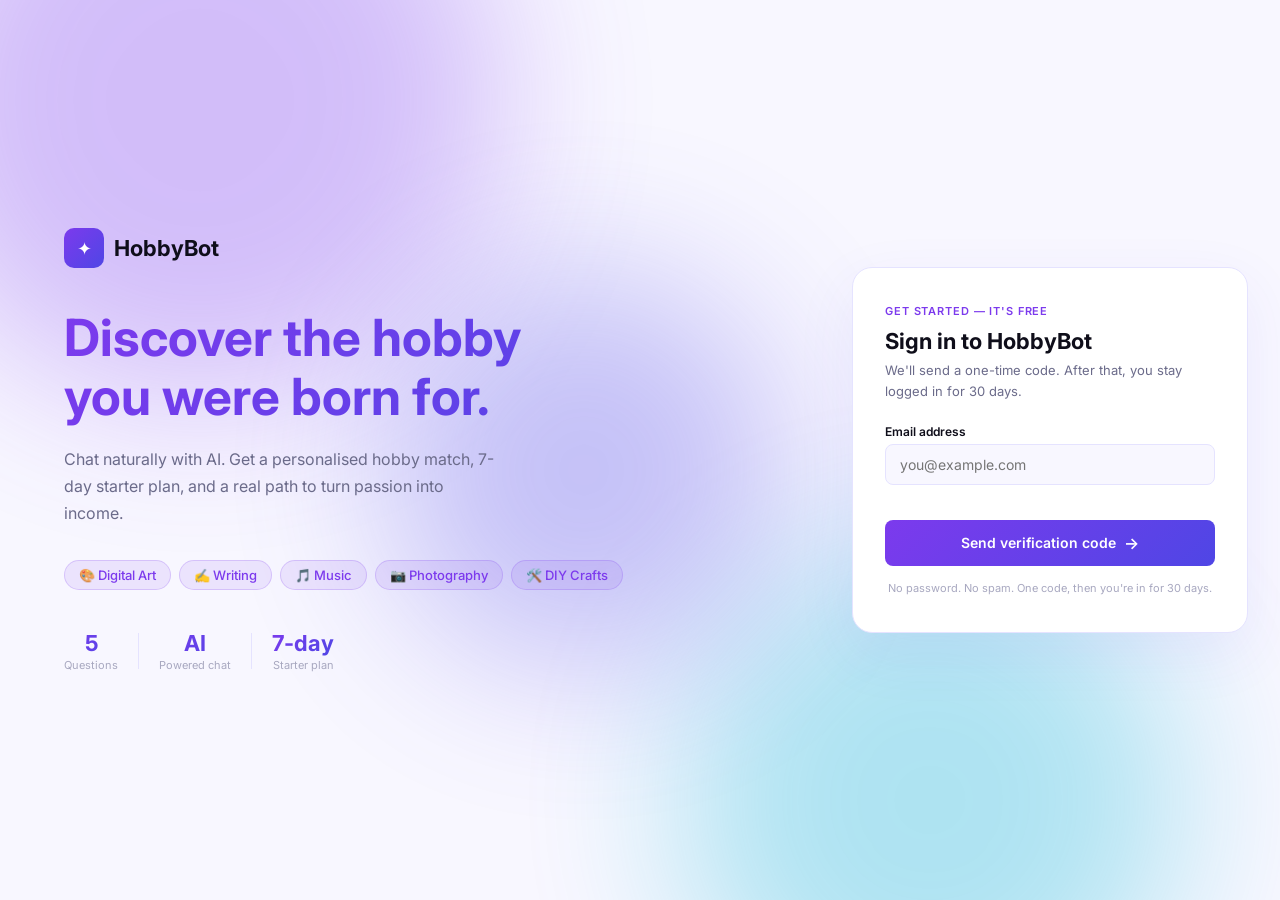
==== templates/index.html @ 15a3cf05 "Initial commit" ====
<!DOCTYPE html>
<html lang="en">
<head>
  <meta charset="UTF-8"/>
  <meta name="viewport" content="width=device-width, initial-scale=1.0"/>
  <title>HobbyBot — Find Your Perfect Hobby</title>
  <link rel="preconnect" href="https://fonts.googleapis.com"/>
  <link href="https://fonts.googleapis.com/css2?family=Inter:wght@400;500;600;700&display=swap" rel="stylesheet"/>
  <link rel="stylesheet" href="/static/style.css"/>
  <style id="print-styles">
    @media print {
      .sidebar,.chat-bar,.opts-tray,.input-dock,.login-page,
      .modal-bg,#toast,.bar-actions{display:none!important}
      .app{display:block!important}
      .main-panel,.chat-view,.msgs{display:block!important;overflow:visible!important;height:auto!important}
      body{height:auto!important;overflow:visible!important;background:#fff!important;color:#000!important}
      .bubble{background:#f5f5f5!important;border:1px solid #ddd!important;color:#000!important;page-break-inside:avoid;margin-bottom:8px}
      .msg.u .bubble{background:#e8e4ff!important;color:#000!important}
      .av{display:none!important}
      .msg{gap:0!important}
      .hcard{page-break-inside:avoid;border:1px solid #ddd!important}
      @page{margin:2cm;size:A4}
    }
  </style>
</head>
<body>

<!-- ═══ LOGIN PAGE ═══════════════════════════ -->
<div id="login-page" class="login-page">
  <div class="blob blob-1"></div>
  <div class="blob blob-2"></div>
  <div class="blob blob-3"></div>

  <div class="login-brand">
    <div class="brand-logo">
      <span class="brand-mark">✦</span>
      <span class="brand-name">HobbyBot</span>
    </div>
    <h1 class="brand-headline">Discover the hobby<br/>you were born for.</h1>
    <p class="brand-tagline">
      Chat naturally with AI. Get a personalised hobby match,
      7-day starter plan, and a real path to turn passion into income.
    </p>
    <div class="brand-pills">
      <span class="brand-pill">🎨 Digital Art</span>
      <span class="brand-pill">✍️ Writing</span>
      <span class="brand-pill">🎵 Music</span>
      <span class="brand-pill">📷 Photography</span>
      <span class="brand-pill">🛠️ DIY Crafts</span>
    </div>
    <div class="brand-stats">
      <div class="stat"><div class="stat-num">5</div><div class="stat-lbl">Questions</div></div>
      <div class="stat-div"></div>
      <div class="stat"><div class="stat-num">AI</div><div class="stat-lbl">Powered chat</div></div>
      <div class="stat-div"></div>
      <div class="stat"><div class="stat-num">7-day</div><div class="stat-lbl">Starter plan</div></div>
    </div>
  </div>

  <div class="login-form-wrap">
    <div class="auth-card" id="card-email">
      <div class="card-eyebrow">Get started — it's free</div>
      <h2 class="card-title">Sign in to HobbyBot</h2>
      <p class="card-sub">We'll send a one-time code. After that, you stay logged in for 30 days.</p>
      <div class="field-wrap">
        <label class="field-label">Email address</label>
        <input type="email" id="email-input" class="field-input"
          placeholder="you@example.com" onkeydown="if(event.key==='Enter')sendOtp()"/>
        <div class="field-err" id="email-err"></div>
      </div>
      <button class="btn-cta" id="send-btn" onclick="sendOtp()">
        <span id="send-btn-text">Send verification code</span>
        <span class="btn-arrow">→</span>
      </button>
      <p class="card-fine">No password. No spam. One code, then you're in for 30 days.</p>
    </div>

    <div class="auth-card hidden" id="card-otp">
      <div class="card-eyebrow">Step 2 of 2</div>
      <h2 class="card-title">Check your inbox</h2>
      <p class="card-sub">6-digit code sent to <strong id="otp-email-display" class="highlight-email"></strong></p>
      <div class="otp-row" id="otp-boxes"></div>
      <div class="field-err" id="otp-err"></div>
      <button class="btn-cta" id="verify-btn" onclick="verifyOtp()">
        <span id="verify-btn-text">Verify &amp; enter HobbyBot</span>
        <span class="btn-arrow">→</span>
      </button>
      <div class="otp-links">
        <button class="soft-link" onclick="resendOtp()">Resend code</button>
        <span class="link-sep">·</span>
        <button class="soft-link" onclick="showCard('card-email')">Change email</button>
      </div>
    </div>
  </div>
</div>

<!-- ═══ MAIN APP ══════════════════════════════ -->
<div id="app" class="app hidden">

  <!-- SIDEBAR -->
  <aside class="sidebar">
    <div class="sb-top">
      <div class="sb-logo">
        <span class="sb-mark">✦</span>
        <span class="sb-name">HobbyBot</span>
      </div>
      <button class="new-btn" onclick="startNewChat()" title="New chat">+</button>
    </div>
    <div class="sb-search-wrap">
      <input class="sb-search" placeholder="Search chats…" oninput="filterChats(this.value)"/>
    </div>
    <div class="chat-list" id="chat-list"></div>
    <div class="sb-foot">
      <div class="user-row">
        <div class="u-av" id="u-av">?</div>
        <div class="u-info">
          <div class="u-name"  id="u-name">—</div>
          <div class="u-email" id="u-email">—</div>
        </div>
        <button class="icon-btn" id="theme-btn" onclick="toggleDark()" title="Toggle dark mode">🌙</button>
        <button class="icon-btn" onclick="signOut()" title="Sign out">⏻</button>
      </div>
    </div>
  </aside>

  <!-- MAIN PANEL -->
  <main class="main-panel">
    <div class="empty-state" id="empty-state">
      <div class="empty-icon">✦</div>
      <h2 class="empty-h">What hobby fits you?</h2>
      <p class="empty-p">Start a new AI-powered discovery session or pick a recent chat.</p>
      <button class="btn-cta" style="max-width:220px;margin:0 auto" onclick="startNewChat()">
        + Start discovery <span class="btn-arrow">→</span>
      </button>
    </div>

    <div class="chat-view hidden" id="chat-view">
      <!-- Top bar -->
      <div class="chat-bar">
        <div>
          <div class="chat-bar-title" id="chat-bar-title">New chat</div>
          <div class="chat-bar-meta"  id="chat-bar-meta"></div>
        </div>
        <div class="bar-actions">
          <button class="icon-btn" onclick="exportPDF()"    title="Export PDF">📄</button>
          <button class="icon-btn" onclick="shareProfile()" title="Share profile">🔗</button>
          <button class="icon-btn" onclick="initiateSave()" title="Save">💾</button>
          <button class="icon-btn" onclick="deleteChat()"   title="Delete">🗑</button>
        </div>
      </div>

      <!-- Messages -->
      <div class="msgs" id="msgs"></div>

      <!-- Quiz option buttons (shown only during quiz) -->
      <div class="opts-tray" id="opts-tray"></div>

      <!-- ALWAYS-ON input dock -->
      <div class="input-dock">
        <div class="hints-row" id="hints-row"></div>
        <div class="input-row">
          <textarea id="msg-input" class="msg-input"
            placeholder="Ask anything — or click an option above…"
            rows="1"
            onkeydown="onKey(event)"
            oninput="autoGrow(this)"></textarea>
          <button class="send-btn" id="send-msg-btn" onclick="sendMessage()">
            <svg width="16" height="16" viewBox="0 0 16 16" fill="none">
              <path d="M8 13V3M3 8l5-5 5 5" stroke="currentColor" stroke-width="2"
                stroke-linecap="round" stroke-linejoin="round"/>
            </svg>
          </button>
        </div>
      </div>
    </div>
  </main>
</div>

<!-- SAVE OTP MODAL -->
<div class="modal-bg hidden" id="save-modal">
  <div class="modal-box">
    <button class="modal-x" onclick="closeSaveModal()">✕</button>
    <div style="font-size:26px;margin-bottom:10px">💾</div>
    <h3 class="modal-title">Confirm to save</h3>
    <p class="modal-sub">Enter the 6-digit code we sent to your email</p>
    <div class="otp-row" id="save-otp-boxes"></div>
    <div class="field-err" id="save-otp-err"></div>
    <button class="btn-cta" onclick="confirmSave()">
      Save this chat <span class="btn-arrow">→</span>
    </button>
  </div>
</div>

<!-- HOBBY DETAIL MODAL -->
<div class="modal-bg hidden" id="hobby-modal" onclick="closeHobbyModal(event)">
  <div class="modal-box modal-wide" onclick="event.stopPropagation()">
    <button class="modal-x" onclick="closeHobbyModal()">✕</button>
    <div id="hobby-content"></div>
  </div>
</div>

<div class="toast hidden" id="toast"></div>
<div class="share-popup hidden" id="share-popup">
  <div class="share-box">
    <div style="font-size:13px;font-weight:600;margin-bottom:8px">Share your profile</div>
    <div style="display:flex;gap:8px;align-items:center">
      <input id="share-url" class="share-input" readonly/>
      <button class="share-copy-btn" onclick="copyShareUrl()">Copy</button>
    </div>
    <div style="font-size:11px;color:var(--muted);margin-top:8px">Anyone with this link can view your hobby matches</div>
    <button onclick="closeSharePopup()" style="margin-top:10px;width:100%;padding:7px;border:1px solid var(--border);border-radius:8px;background:transparent;cursor:pointer;font-size:12px;color:var(--muted)">Close</button>
  </div>
</div>

<script src="/static/app.js"></script>
</body>
</html>
---- static/style.css ----
/* HobbyBot v4 — style.css */
@import url('https://fonts.googleapis.com/css2?family=Inter:wght@400;500;600;700&display=swap');
*,*::before,*::after{box-sizing:border-box;margin:0;padding:0}
:root{
  --p1:#7C3AED;--p2:#4F46E5;--p3:#06B6D4;
  --grad:linear-gradient(135deg,var(--p1),var(--p2));
  --surface:#fff;--bg:#F8F7FF;--border:#E5E3FF;
  --text:#0F0E1A;--muted:#6B6B8A;--hint:#A8A8C0;
  --sb-bg:#0F0E1A;--sb-text:#E8E8F0;--sb-muted:#6B6B8A;--sb-border:#1E1D2E;
  --r8:8px;--r12:12px;--r16:16px;--r99:999px;--sb-w:252px;
}
body.dark{
  --surface:#1A1825;--bg:#13111F;--border:#2A2740;
  --text:#F0EEFF;--muted:#9993C0;--hint:#5A5580;
  --sb-bg:#0D0B18;--sb-border:#1E1C30;--sb-text:#E8E4FF;--sb-muted:#5A5580;
}
body{font-family:'Inter',sans-serif;background:var(--bg);color:var(--text);height:100vh;overflow:hidden;transition:background .25s,color .25s}
.hidden{display:none!important}
body.dark .bubble{background:#1E1C2E;border-color:#2A2740}
body.dark .msg.u .bubble{background:var(--grad);border-color:transparent}
body.dark .auth-card{background:#1A1825;border-color:#2A2740}
body.dark .field-input{background:#13111F;border-color:#2A2740;color:var(--text)}
body.dark .msg-input{background:#13111F;border-color:#2A2740;color:var(--text)}
body.dark .hcard{background:#1A1825;border-color:#2A2740}
body.dark .hcard.top-hcard{border-color:var(--p1);background:#1E1A2E}
body.dark .opt-btn{background:#1A1825;border-color:#2A2740;color:var(--text)}
body.dark .hint-chip{background:#13111F;border-color:#2A2740;color:var(--muted)}
body.dark .modal-box{background:#1A1825;border-color:#2A2740}
body.dark .plan-step{background:#13111F}
body.dark pre{background:#0D0B18}

/* ── LOGIN ─────────────────────────────────── */
.login-page{position:fixed;inset:0;display:flex;overflow:hidden;background:var(--bg);z-index:50}
.blob{position:absolute;border-radius:50%;filter:blur(80px);opacity:.3;animation:drift 8s ease-in-out infinite alternate}
.blob-1{width:600px;height:600px;background:var(--p1);top:-200px;left:-100px}
.blob-2{width:500px;height:500px;background:var(--p3);bottom:-150px;right:100px;animation-delay:-3s}
.blob-3{width:400px;height:400px;background:var(--p2);top:30%;left:30%;animation-delay:-5s}
@keyframes drift{from{transform:translate(0,0) scale(1)}to{transform:translate(40px,30px) scale(1.08)}}
.login-brand{flex:1;display:flex;flex-direction:column;justify-content:center;padding:3rem 4rem;position:relative;z-index:1}
.brand-logo{display:flex;align-items:center;gap:10px;margin-bottom:2.5rem}
.brand-mark{width:40px;height:40px;background:var(--grad);border-radius:10px;display:flex;align-items:center;justify-content:center;color:#fff;font-size:18px}
.brand-name{font-size:22px;font-weight:700;color:var(--text)}
.brand-headline{font-size:clamp(2rem,4vw,3.2rem);font-weight:700;line-height:1.15;background:var(--grad);-webkit-background-clip:text;-webkit-text-fill-color:transparent;background-clip:text;margin-bottom:1.25rem}
.brand-tagline{font-size:16px;color:var(--muted);line-height:1.7;max-width:440px;margin-bottom:2rem}
.brand-pills{display:flex;flex-wrap:wrap;gap:8px;margin-bottom:2.5rem}
.brand-pill{font-size:13px;padding:6px 14px;border-radius:var(--r99);background:rgba(124,58,237,.1);color:var(--p1);border:1px solid rgba(124,58,237,.2);font-weight:500}
.brand-stats{display:flex;align-items:center;gap:20px}
.stat{text-align:center}
.stat-num{font-size:22px;font-weight:700;background:var(--grad);-webkit-background-clip:text;-webkit-text-fill-color:transparent;background-clip:text}
.stat-lbl{font-size:11px;color:var(--hint);margin-top:2px}
.stat-div{width:1px;height:36px;background:var(--border)}
.login-form-wrap{width:460px;flex-shrink:0;display:flex;align-items:center;justify-content:center;padding:2rem;position:relative;z-index:1}
.auth-card{width:100%;background:var(--surface);border:1px solid var(--border);border-radius:20px;padding:2.25rem 2rem;box-shadow:0 20px 60px rgba(79,70,229,.08)}
.card-eyebrow{font-size:11px;font-weight:600;text-transform:uppercase;letter-spacing:.08em;color:var(--p1);margin-bottom:10px}
.card-title{font-size:22px;font-weight:700;margin-bottom:6px}
.card-sub{font-size:13px;color:var(--muted);line-height:1.6;margin-bottom:22px}
.highlight-email{color:var(--p1)}
.field-wrap{margin-bottom:16px}
.field-label{font-size:12px;font-weight:600;display:block;margin-bottom:5px}
.field-input{width:100%;padding:11px 14px;font-size:14px;border:1.5px solid var(--border);border-radius:var(--r8);background:var(--bg);color:var(--text);outline:none;font-family:inherit;transition:border-color .15s,box-shadow .15s}
.field-input:focus{border-color:var(--p1);box-shadow:0 0 0 3px rgba(124,58,237,.12)}
.field-input.err{border-color:#EF4444}
.field-err{font-size:11px;color:#EF4444;margin-top:5px;min-height:14px}
.btn-cta{width:100%;padding:13px 16px;font-size:14px;font-weight:600;background:var(--grad);color:#fff;border:none;border-radius:var(--r8);cursor:pointer;display:flex;align-items:center;justify-content:center;gap:8px;font-family:inherit;transition:opacity .15s,transform .1s}
.btn-cta:hover{opacity:.9;transform:translateY(-1px)}
.btn-cta:disabled{opacity:.4;cursor:not-allowed;transform:none}
.btn-arrow{font-size:16px;transition:transform .15s}
.btn-cta:hover .btn-arrow{transform:translateX(3px)}
.card-fine{font-size:11px;color:var(--hint);text-align:center;margin-top:14px;line-height:1.5}
.otp-row{display:flex;gap:8px;justify-content:center;margin:6px 0 14px}
.otp-d{width:46px;height:56px;text-align:center;font-size:22px;font-weight:600;border:1.5px solid var(--border);border-radius:var(--r8);background:var(--bg);color:var(--text);outline:none;caret-color:transparent;font-family:inherit;transition:border-color .15s,box-shadow .15s}
.otp-d:focus{border-color:var(--p1);box-shadow:0 0 0 3px rgba(124,58,237,.12)}
.otp-d.filled{border-color:var(--p2);background:#F5F3FF}
.otp-d.err{border-color:#EF4444;background:#FEF2F2}
.otp-links{display:flex;justify-content:center;gap:10px;margin-top:14px}
.soft-link{background:none;border:none;color:var(--muted);font-size:12px;cursor:pointer;font-family:inherit;transition:color .15s}
.soft-link:hover{color:var(--p1)}
.link-sep{color:var(--hint);font-size:12px}

/* ── APP LAYOUT ────────────────────────────── */
.app{display:flex;height:100vh;overflow:hidden}

/* SIDEBAR */
.sidebar{width:var(--sb-w);flex-shrink:0;background:var(--sb-bg);display:flex;flex-direction:column;overflow:hidden;border-right:1px solid var(--sb-border)}
.sb-top{padding:14px 12px 10px;border-bottom:1px solid var(--sb-border);display:flex;align-items:center;justify-content:space-between}
.sb-logo{display:flex;align-items:center;gap:8px}
.sb-mark{width:26px;height:26px;background:var(--grad);border-radius:7px;display:flex;align-items:center;justify-content:center;color:#fff;font-size:12px}
.sb-name{font-size:14px;font-weight:600;color:var(--sb-text)}
.new-btn{width:28px;height:28px;background:rgba(124,58,237,.2);border:1px solid rgba(124,58,237,.3);border-radius:7px;font-size:16px;cursor:pointer;color:var(--p1);display:flex;align-items:center;justify-content:center;transition:background .15s}
.new-btn:hover{background:rgba(124,58,237,.35)}
.sb-search-wrap{padding:8px 10px;border-bottom:1px solid var(--sb-border)}
.sb-search{width:100%;padding:7px 10px;font-size:12px;border:1px solid var(--sb-border);border-radius:var(--r8);background:rgba(255,255,255,.05);color:var(--sb-text);outline:none;font-family:inherit}
.sb-search::placeholder{color:var(--sb-muted)}
.chat-list{flex:1;overflow-y:auto;padding:6px 0}
.chat-list::-webkit-scrollbar{width:3px}
.chat-list::-webkit-scrollbar-thumb{background:var(--sb-border);border-radius:2px}
.sb-section-lbl{padding:10px 12px 3px;font-size:10px;text-transform:uppercase;letter-spacing:.07em;color:var(--sb-muted)}
.chat-item{padding:9px 12px;cursor:pointer;border-left:2px solid transparent;transition:background .12s}
.chat-item:hover{background:rgba(255,255,255,.05)}
.chat-item.active{background:rgba(124,58,237,.15);border-left-color:var(--p1)}
.ci-title{font-size:12px;font-weight:500;color:var(--sb-text);white-space:nowrap;overflow:hidden;text-overflow:ellipsis}
.ci-meta{display:flex;align-items:center;gap:5px;margin-top:3px}
.ci-time{font-size:10px;color:var(--sb-muted)}
.ci-badge{font-size:9px;padding:1px 6px;border-radius:var(--r99);font-weight:500}
.b-active{background:rgba(16,185,129,.15);color:#34D399}
.b-saved{background:rgba(124,58,237,.2);color:#A78BFA}
.b-draft{background:rgba(255,255,255,.08);color:var(--sb-muted)}
.sb-foot{padding:10px 12px;border-top:1px solid var(--sb-border)}
.user-row{display:flex;align-items:center;gap:8px}
.u-av{width:28px;height:28px;border-radius:50%;background:var(--grad);color:#fff;font-size:11px;font-weight:600;display:flex;align-items:center;justify-content:center;flex-shrink:0}
.u-info{flex:1;min-width:0}
.u-name{font-size:12px;font-weight:500;color:var(--sb-text);white-space:nowrap;overflow:hidden;text-overflow:ellipsis}
.u-email{font-size:10px;color:var(--sb-muted);white-space:nowrap;overflow:hidden;text-overflow:ellipsis}
.icon-btn{width:28px;height:28px;background:transparent;border:1px solid var(--sb-border);border-radius:6px;cursor:pointer;font-size:12px;color:var(--sb-muted);display:flex;align-items:center;justify-content:center;transition:all .15s}
.icon-btn:hover{background:rgba(255,255,255,.08);color:var(--sb-text)}

/* MAIN PANEL */
.main-panel{flex:1;display:flex;flex-direction:column;min-width:0;background:var(--surface)}
.empty-state{flex:1;display:flex;flex-direction:column;align-items:center;justify-content:center;gap:12px;padding:2rem;text-align:center}
.empty-icon{font-size:36px;background:var(--grad);-webkit-background-clip:text;-webkit-text-fill-color:transparent;background-clip:text}
.empty-h{font-size:20px;font-weight:700}
.empty-p{font-size:13px;color:var(--muted);max-width:300px;line-height:1.6}

/* chat view */
.chat-view{flex:1;display:flex;flex-direction:column;overflow:hidden}
.chat-bar{padding:12px 18px;border-bottom:1.5px solid var(--border);display:flex;align-items:center;justify-content:space-between;flex-shrink:0}
.chat-bar-title{font-size:14px;font-weight:600}
.chat-bar-meta{font-size:11px;color:var(--muted);margin-top:1px}
.bar-actions{display:flex;gap:6px}

/* messages */
.msgs{flex:1;overflow-y:auto;padding:18px 22px;display:flex;flex-direction:column;gap:14px}
.msgs::-webkit-scrollbar{width:4px}
.msgs::-webkit-scrollbar-thumb{background:var(--border);border-radius:2px}
.msg{display:flex;gap:9px;align-items:flex-start;animation:fadeUp .22s ease}
.msg.u{flex-direction:row-reverse}
.av{width:28px;height:28px;border-radius:50%;background:var(--grad);color:#fff;font-size:11px;display:flex;align-items:center;justify-content:center;flex-shrink:0;margin-top:2px}
.av.u-av{background:linear-gradient(135deg,#E0E7FF,#C7D2FE);color:var(--p2)}
.bubble{padding:11px 15px;font-size:13.5px;line-height:1.7;max-width:580px;background:var(--bg);border:1.5px solid var(--border);border-radius:4px 14px 14px 14px;color:var(--text)}
.msg.u .bubble{background:var(--grad);color:#fff;border-color:transparent;border-radius:14px 4px 14px 14px}

/* ── MARKDOWN STYLES inside bubbles ─────────── */
.bubble h2{font-size:15px;font-weight:600;margin:10px 0 5px}
.bubble h3{font-size:14px;font-weight:600;margin:8px 0 4px}
.bubble h4{font-size:13px;font-weight:600;margin:7px 0 3px;color:var(--muted)}
.bubble strong{font-weight:600}
.bubble em{font-style:italic}
.bubble ul,.bubble ol{padding-left:18px;margin:6px 0}
.bubble li{margin-bottom:3px}
.bubble code{font-family:monospace;font-size:12px;background:rgba(124,58,237,.08);padding:2px 6px;border-radius:4px;color:var(--p1)}
.bubble pre{background:#1a1a2e;border-radius:var(--r8);padding:12px 14px;margin:8px 0;overflow-x:auto}
.bubble pre code{background:none;color:#e8e8f0;font-size:12px;padding:0}
.bubble hr{border:none;border-top:1px solid var(--border);margin:10px 0}
.bubble br{display:block;content:"";margin:2px 0}
.msg.u .bubble code{background:rgba(255,255,255,.2);color:#fff}
.err-inline{color:#EF4444;font-size:12px}

/* streaming cursor */
.cursor{display:inline-block;width:2px;height:14px;background:var(--p1);margin-left:2px;animation:blink .7s infinite;vertical-align:middle}
@keyframes blink{0%,100%{opacity:1}50%{opacity:0}}
.stream-bubble{min-width:40px}

/* typing dots */
.typing-row{display:flex;gap:5px;align-items:center;padding:4px 2px}
.dot{width:6px;height:6px;border-radius:50%;background:var(--hint);animation:bounce 1.2s infinite}
.dot:nth-child(2){animation-delay:.2s}
.dot:nth-child(3){animation-delay:.4s}
@keyframes bounce{0%,80%,100%{transform:translateY(0)}40%{transform:translateY(-5px)}}
@keyframes fadeUp{from{opacity:0;transform:translateY(7px)}to{opacity:1;transform:translateY(0)}}

/* hobby result cards */
.result-wrap{display:flex;flex-direction:column;gap:9px;max-width:540px;margin-top:4px}
.hcard{background:var(--surface);border:1.5px solid var(--border);border-radius:14px;padding:13px 15px;transition:border-color .15s}
.hcard:hover{border-color:rgba(124,58,237,.3)}
.hcard.top-hcard{border-color:var(--p1);background:#F9F7FF}
.best-badge{font-size:10px;color:var(--p1);font-weight:600;margin-bottom:3px}
.hcard-head{display:flex;justify-content:space-between;align-items:flex-start;margin-bottom:7px}
.hcard-name{font-size:13px;font-weight:600}
.hcard-pct{font-size:16px;font-weight:700;background:var(--grad);-webkit-background-clip:text;-webkit-text-fill-color:transparent;background-clip:text}
.hbar{height:3px;background:var(--border);border-radius:var(--r99);margin-bottom:8px;overflow:hidden}
.hbar-fill{height:100%;background:var(--grad);border-radius:var(--r99)}
.hcard-why{font-size:12px;color:var(--muted);line-height:1.55;margin-bottom:8px}
.hcard-tags{display:flex;gap:5px;flex-wrap:wrap;margin-bottom:9px}
.htag{font-size:10px;padding:2px 9px;border-radius:var(--r99);background:rgba(124,58,237,.08);color:var(--p1);border:1px solid rgba(124,58,237,.15)}
.hcard-btn{width:100%;padding:8px;font-size:12px;font-weight:500;background:transparent;border:1.5px solid var(--border);border-radius:var(--r8);cursor:pointer;color:var(--p1);transition:all .15s;font-family:inherit}
.hcard-btn:hover{background:rgba(124,58,237,.06);border-color:rgba(124,58,237,.3)}

/* quiz options */
.opts-tray{display:flex;flex-wrap:wrap;gap:7px;padding:0 22px 8px;min-height:0}
.opt-btn{padding:7px 14px;background:var(--surface);border:1.5px solid var(--border);border-radius:var(--r99);font-size:12px;color:var(--text);cursor:pointer;font-family:inherit;transition:all .15s}
.opt-btn:hover{background:rgba(124,58,237,.06);border-color:var(--p1);color:var(--p1)}

/* input dock — ALWAYS VISIBLE */
.input-dock{padding:10px 18px 14px;border-top:1.5px solid var(--border);flex-shrink:0}
.hints-row{display:flex;gap:6px;flex-wrap:wrap;margin-bottom:8px;min-height:0}
.hint-chip{font-size:11px;padding:4px 11px;border-radius:var(--r99);border:1px solid var(--border);background:var(--bg);color:var(--muted);cursor:pointer;white-space:nowrap;font-family:inherit;transition:all .15s}
.hint-chip:hover{border-color:var(--p1);color:var(--p1);background:rgba(124,58,237,.05)}
.input-row{display:flex;gap:9px;align-items:flex-end}
.msg-input{flex:1;padding:11px 14px;font-size:13.5px;border:1.5px solid var(--border);border-radius:var(--r12);background:var(--bg);color:var(--text);outline:none;resize:none;min-height:44px;max-height:140px;line-height:1.55;font-family:inherit;transition:border-color .15s,box-shadow .15s}
.msg-input:focus{border-color:var(--p1);box-shadow:0 0 0 3px rgba(124,58,237,.1)}
.msg-input::placeholder{color:var(--hint)}
.send-btn{width:42px;height:42px;background:var(--grad);border:none;border-radius:var(--r8);color:#fff;font-size:15px;cursor:pointer;display:flex;align-items:center;justify-content:center;flex-shrink:0;transition:opacity .15s,transform .1s}
.send-btn:hover:not(:disabled){opacity:.88;transform:translateY(-1px)}
.send-btn:disabled{opacity:.35;cursor:not-allowed}

/* MODALS */
.modal-bg{position:fixed;inset:0;background:rgba(15,14,26,.5);backdrop-filter:blur(4px);display:flex;align-items:center;justify-content:center;padding:1rem;z-index:80}
.modal-box{background:var(--surface);border-radius:20px;padding:1.75rem;width:100%;max-width:400px;position:relative;animation:fadeUp .2s ease;border:1px solid var(--border);display:flex;flex-direction:column;gap:0}
.modal-wide{max-width:520px;max-height:85vh;overflow-y:auto}
.modal-x{position:absolute;top:13px;right:13px;width:26px;height:26px;background:var(--bg);border:1px solid var(--border);border-radius:50%;cursor:pointer;font-size:11px;color:var(--muted);display:flex;align-items:center;justify-content:center}
.modal-title{font-size:17px;font-weight:700;margin-bottom:5px}
.modal-sub{font-size:12px;color:var(--muted);margin-bottom:16px}
.hd-h2{font-size:17px;font-weight:700;margin-bottom:3px}
.hd-desc{font-size:12px;color:var(--muted);margin-bottom:12px}
.hd-tags{display:flex;gap:6px;flex-wrap:wrap;margin-bottom:4px}
.hd-section{margin-top:14px}
.hd-section h4{font-size:10px;text-transform:uppercase;letter-spacing:.07em;color:var(--hint);margin-bottom:6px;font-weight:600}
.plan-step{background:var(--bg);border-radius:0 var(--r8) var(--r8) 0;padding:8px 11px;font-size:12px;line-height:1.55;margin-bottom:5px;border-left:2px solid var(--p1)}
.mistake{display:flex;gap:7px;font-size:12px;color:var(--muted);margin-bottom:4px;line-height:1.5}
.mx{color:#EF4444;flex-shrink:0}
.tool-pills{display:flex;flex-wrap:wrap;gap:5px}
.tool-pill{background:rgba(124,58,237,.08);color:var(--p1);font-size:11px;padding:3px 10px;border-radius:var(--r99);border:1px solid rgba(124,58,237,.15)}

/* TOAST */
.toast{position:fixed;bottom:22px;left:50%;transform:translateX(-50%);background:var(--grad);color:#fff;padding:10px 20px;border-radius:var(--r99);font-size:12px;font-weight:500;z-index:200;animation:fadeUp .25s ease;white-space:nowrap;box-shadow:0 4px 20px rgba(124,58,237,.3)}

/* ── SHARE POPUP ───────────────────────────── */
.share-popup{position:fixed;inset:0;background:rgba(15,14,26,.5);backdrop-filter:blur(4px);display:flex;align-items:center;justify-content:center;padding:1rem;z-index:90}
.share-box{background:var(--surface);border:1px solid var(--border);border-radius:16px;padding:1.5rem;width:100%;max-width:380px;animation:fadeUp .2s ease}
.share-input{flex:1;padding:8px 12px;font-size:12px;border:1px solid var(--border);border-radius:8px;background:var(--bg);color:var(--text);outline:none;font-family:inherit;min-width:0}
.share-copy-btn{padding:8px 16px;background:var(--grad);color:#fff;border:none;border-radius:8px;font-size:12px;cursor:pointer;white-space:nowrap;font-family:inherit;font-weight:600}

/* dark mode share */
body.dark .share-box{background:#1A1825;border-color:#2A2740}
body.dark .share-input{background:#13111F;border-color:#2A2740;color:var(--text)}
body.dark .login-page{background:#13111F}
body.dark .auth-card{box-shadow:0 20px 60px rgba(124,58,237,.15)}
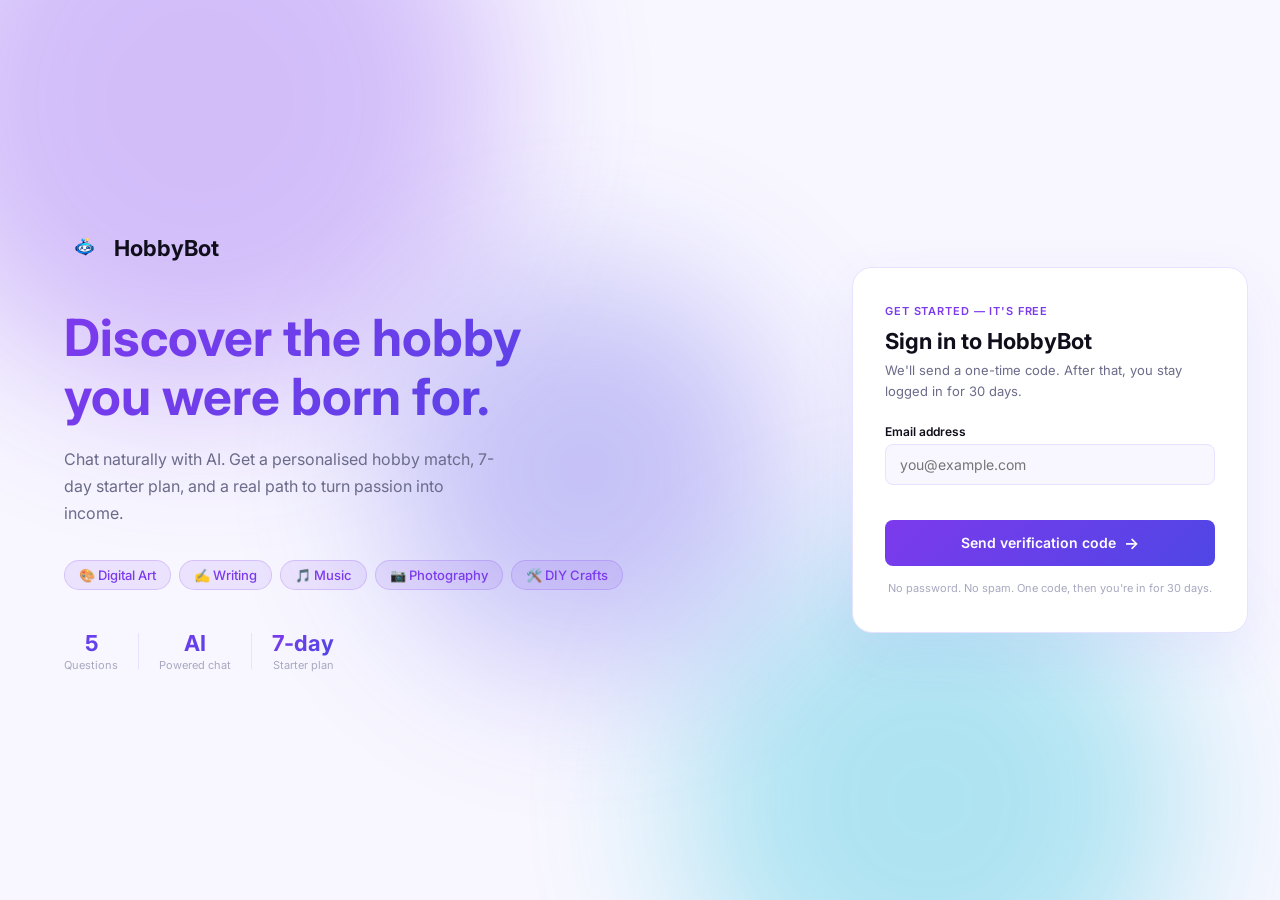
==== commit a36061cb: "Fix deployment config" ====
--- a/templates/index.html
+++ b/templates/index.html
@@ -6,6 +6,7 @@
   <title>HobbyBot — Find Your Perfect Hobby</title>
   <link rel="preconnect" href="https://fonts.googleapis.com"/>
   <link href="https://fonts.googleapis.com/css2?family=Inter:wght@400;500;600;700&display=swap" rel="stylesheet"/>
+  <link rel="icon" type="image/png" href="/static/favicon.png"/>
   <link rel="stylesheet" href="/static/style.css"/>
   <style id="print-styles">
     @media print {
@@ -33,7 +34,7 @@
 
   <div class="login-brand">
     <div class="brand-logo">
-      <span class="brand-mark">✦</span>
+      <img class="brand-image" src="/static/favicon.png" alt="HobbyBot logo" />
       <span class="brand-name">HobbyBot</span>
     </div>
     <h1 class="brand-headline">Discover the hobby<br/>you were born for.</h1>
@@ -101,7 +102,7 @@
   <aside class="sidebar">
     <div class="sb-top">
       <div class="sb-logo">
-        <span class="sb-mark">✦</span>
+        <img class="sb-image" src="/static/favicon.png" alt="HobbyBot logo" />
         <span class="sb-name">HobbyBot</span>
       </div>
       <button class="new-btn" onclick="startNewChat()" title="New chat">+</button>
@@ -143,6 +144,8 @@
         </div>
         <div class="bar-actions">
           <button class="icon-btn" onclick="exportPDF()"    title="Export PDF">📄</button>
+          <button class="icon-btn" onclick="openHabitTracker()" title="Daily habit tracker">📅</button>
+          <button class="icon-btn" onclick="openIncomeCalculator()" title="Income calculator">💰</button>
           <button class="icon-btn" onclick="shareProfile()" title="Share profile">🔗</button>
           <button class="icon-btn" onclick="initiateSave()" title="Save">💾</button>
           <button class="icon-btn" onclick="deleteChat()"   title="Delete">🗑</button>
@@ -199,6 +202,22 @@
   </div>
 </div>
 
+<!-- DAILY HABIT TRACKER MODAL -->
+<div class="modal-bg hidden" id="habit-modal" onclick="closeHabitModal(event)">
+  <div class="modal-box modal-wide" onclick="event.stopPropagation()">
+    <button class="modal-x" onclick="closeHabitModal()">✕</button>
+    <div id="habit-content"></div>
+  </div>
+</div>
+
+<!-- INCOME CALCULATOR MODAL -->
+<div class="modal-bg hidden" id="income-modal" onclick="closeIncomeModal(event)">
+  <div class="modal-box modal-wide" onclick="event.stopPropagation()">
+    <button class="modal-x" onclick="closeIncomeModal()">✕</button>
+    <div id="income-content"></div>
+  </div>
+</div>
+
 <div class="toast hidden" id="toast"></div>
 <div class="share-popup hidden" id="share-popup">
   <div class="share-box">
--- a/static/style.css
+++ b/static/style.css
@@ -38,7 +38,7 @@
 @keyframes drift{from{transform:translate(0,0) scale(1)}to{transform:translate(40px,30px) scale(1.08)}}
 .login-brand{flex:1;display:flex;flex-direction:column;justify-content:center;padding:3rem 4rem;position:relative;z-index:1}
 .brand-logo{display:flex;align-items:center;gap:10px;margin-bottom:2.5rem}
-.brand-mark{width:40px;height:40px;background:var(--grad);border-radius:10px;display:flex;align-items:center;justify-content:center;color:#fff;font-size:18px}
+.brand-image{width:40px;height:40px;border-radius:10px;object-fit:cover;display:block}
 .brand-name{font-size:22px;font-weight:700;color:var(--text)}
 .brand-headline{font-size:clamp(2rem,4vw,3.2rem);font-weight:700;line-height:1.15;background:var(--grad);-webkit-background-clip:text;-webkit-text-fill-color:transparent;background-clip:text;margin-bottom:1.25rem}
 .brand-tagline{font-size:16px;color:var(--muted);line-height:1.7;max-width:440px;margin-bottom:2rem}
@@ -57,9 +57,11 @@
 .highlight-email{color:var(--p1)}
 .field-wrap{margin-bottom:16px}
 .field-label{font-size:12px;font-weight:600;display:block;margin-bottom:5px}
+.field-row{margin-bottom:16px;display:flex;flex-direction:column;gap:8px}
 .field-input{width:100%;padding:11px 14px;font-size:14px;border:1.5px solid var(--border);border-radius:var(--r8);background:var(--bg);color:var(--text);outline:none;font-family:inherit;transition:border-color .15s,box-shadow .15s}
 .field-input:focus{border-color:var(--p1);box-shadow:0 0 0 3px rgba(124,58,237,.12)}
 .field-input.err{border-color:#EF4444}
+.modal-actions{display:flex;flex-wrap:wrap;gap:10px;margin-top:12px}
 .field-err{font-size:11px;color:#EF4444;margin-top:5px;min-height:14px}
 .btn-cta{width:100%;padding:13px 16px;font-size:14px;font-weight:600;background:var(--grad);color:#fff;border:none;border-radius:var(--r8);cursor:pointer;display:flex;align-items:center;justify-content:center;gap:8px;font-family:inherit;transition:opacity .15s,transform .1s}
 .btn-cta:hover{opacity:.9;transform:translateY(-1px)}
@@ -84,7 +86,7 @@
 .sidebar{width:var(--sb-w);flex-shrink:0;background:var(--sb-bg);display:flex;flex-direction:column;overflow:hidden;border-right:1px solid var(--sb-border)}
 .sb-top{padding:14px 12px 10px;border-bottom:1px solid var(--sb-border);display:flex;align-items:center;justify-content:space-between}
 .sb-logo{display:flex;align-items:center;gap:8px}
-.sb-mark{width:26px;height:26px;background:var(--grad);border-radius:7px;display:flex;align-items:center;justify-content:center;color:#fff;font-size:12px}
+.sb-image{width:26px;height:26px;border-radius:7px;object-fit:cover;display:block}
 .sb-name{font-size:14px;font-weight:600;color:var(--sb-text)}
 .new-btn{width:28px;height:28px;background:rgba(124,58,237,.2);border:1px solid rgba(124,58,237,.3);border-radius:7px;font-size:16px;cursor:pointer;color:var(--p1);display:flex;align-items:center;justify-content:center;transition:background .15s}
 .new-btn:hover{background:rgba(124,58,237,.35)}
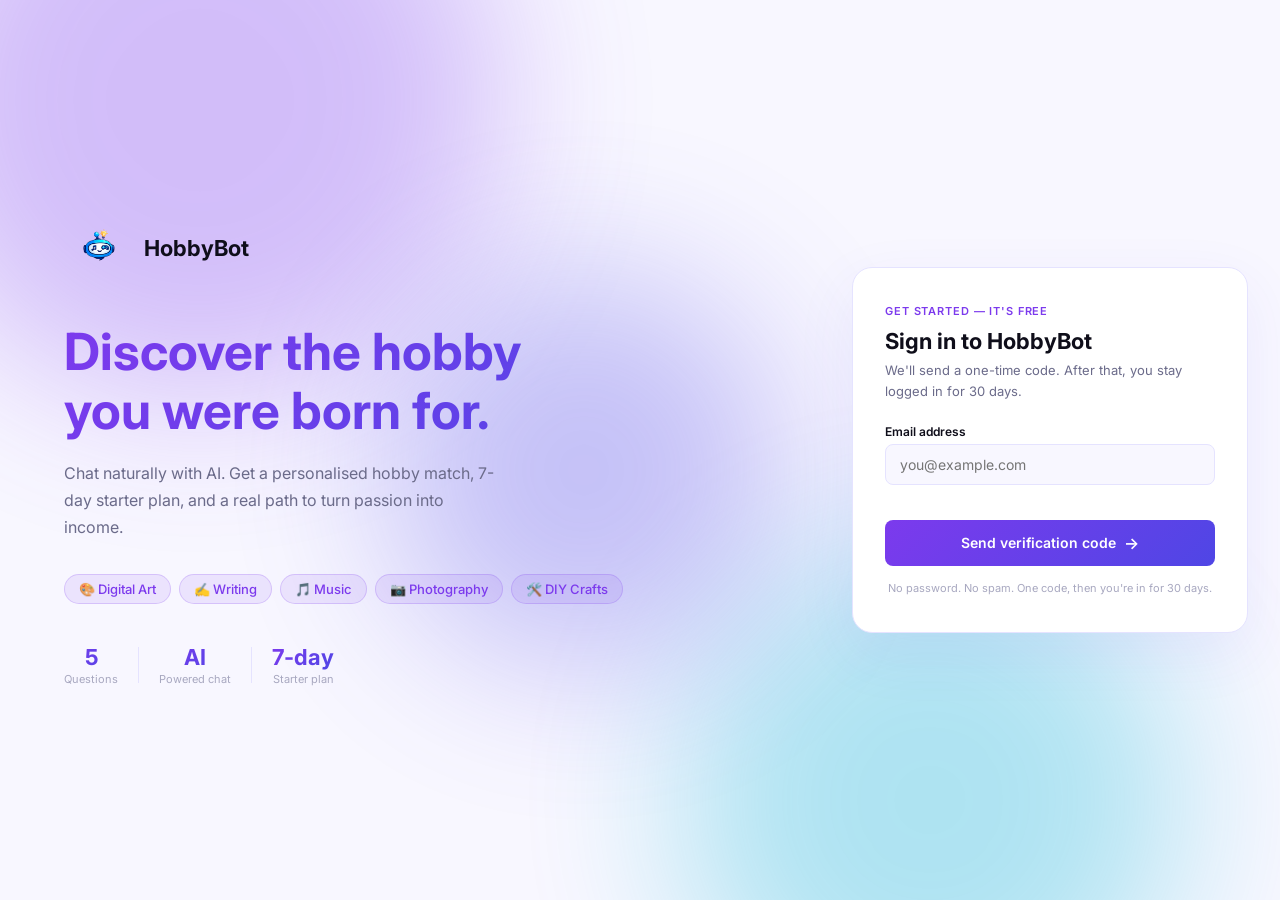
==== commit 25764cff: "Fix deployment config" ====
--- a/templates/index.html
+++ b/templates/index.html
@@ -144,6 +144,8 @@
         </div>
         <div class="bar-actions">
           <button class="icon-btn" onclick="exportPDF()"    title="Export PDF">📄</button>
+          <button class="icon-btn" onclick="openMoodSuggestions()" title="Mood-based suggestions">😊</button>
+          <button class="icon-btn" onclick="openRoadmap()" title="30/60/90 day roadmap">📋</button>
           <button class="icon-btn" onclick="openHabitTracker()" title="Daily habit tracker">📅</button>
           <button class="icon-btn" onclick="openIncomeCalculator()" title="Income calculator">💰</button>
           <button class="icon-btn" onclick="shareProfile()" title="Share profile">🔗</button>
@@ -167,6 +169,9 @@
             rows="1"
             onkeydown="onKey(event)"
             oninput="autoGrow(this)"></textarea>
+          <button class="voice-btn" id="voice-btn" onclick="toggleVoiceInput()" title="Voice input">
+            🎤
+          </button>
           <button class="send-btn" id="send-msg-btn" onclick="sendMessage()">
             <svg width="16" height="16" viewBox="0 0 16 16" fill="none">
               <path d="M8 13V3M3 8l5-5 5 5" stroke="currentColor" stroke-width="2"
@@ -218,6 +223,22 @@
   </div>
 </div>
 
+<!-- MOOD-BASED SUGGESTIONS MODAL -->
+<div class="modal-bg hidden" id="mood-modal" onclick="closeMoodModal(event)">
+  <div class="modal-box modal-wide" onclick="event.stopPropagation()">
+    <button class="modal-x" onclick="closeMoodModal()">✕</button>
+    <div id="mood-content"></div>
+  </div>
+</div>
+
+<!-- ROADMAP MODAL -->
+<div class="modal-bg hidden" id="roadmap-modal" onclick="closeRoadmapModal(event)">
+  <div class="modal-box modal-wide" onclick="event.stopPropagation()">
+    <button class="modal-x" onclick="closeRoadmapModal()">✕</button>
+    <div id="roadmap-content"></div>
+  </div>
+</div>
+
 <div class="toast hidden" id="toast"></div>
 <div class="share-popup hidden" id="share-popup">
   <div class="share-box">
--- a/static/style.css
+++ b/static/style.css
@@ -37,8 +37,8 @@
 .blob-3{width:400px;height:400px;background:var(--p2);top:30%;left:30%;animation-delay:-5s}
 @keyframes drift{from{transform:translate(0,0) scale(1)}to{transform:translate(40px,30px) scale(1.08)}}
 .login-brand{flex:1;display:flex;flex-direction:column;justify-content:center;padding:3rem 4rem;position:relative;z-index:1}
-.brand-logo{display:flex;align-items:center;gap:10px;margin-bottom:2.5rem}
-.brand-image{width:40px;height:40px;border-radius:10px;object-fit:cover;display:block}
+.brand-logo{display:flex;align-items:center;gap:12px;margin-bottom:2.5rem}
+.brand-image{width:68px;height:68px;border-radius:16px;object-fit:cover;display:block}
 .brand-name{font-size:22px;font-weight:700;color:var(--text)}
 .brand-headline{font-size:clamp(2rem,4vw,3.2rem);font-weight:700;line-height:1.15;background:var(--grad);-webkit-background-clip:text;-webkit-text-fill-color:transparent;background-clip:text;margin-bottom:1.25rem}
 .brand-tagline{font-size:16px;color:var(--muted);line-height:1.7;max-width:440px;margin-bottom:2rem}
@@ -85,8 +85,8 @@
 /* SIDEBAR */
 .sidebar{width:var(--sb-w);flex-shrink:0;background:var(--sb-bg);display:flex;flex-direction:column;overflow:hidden;border-right:1px solid var(--sb-border)}
 .sb-top{padding:14px 12px 10px;border-bottom:1px solid var(--sb-border);display:flex;align-items:center;justify-content:space-between}
-.sb-logo{display:flex;align-items:center;gap:8px}
-.sb-image{width:26px;height:26px;border-radius:7px;object-fit:cover;display:block}
+.sb-logo{display:flex;align-items:center;gap:10px}
+.sb-image{width:42px;height:42px;border-radius:10px;object-fit:cover;display:block}
 .sb-name{font-size:14px;font-weight:600;color:var(--sb-text)}
 .new-btn{width:28px;height:28px;background:rgba(124,58,237,.2);border:1px solid rgba(124,58,237,.3);border-radius:7px;font-size:16px;cursor:pointer;color:var(--p1);display:flex;align-items:center;justify-content:center;transition:background .15s}
 .new-btn:hover{background:rgba(124,58,237,.35)}
@@ -204,6 +204,9 @@
 .send-btn{width:42px;height:42px;background:var(--grad);border:none;border-radius:var(--r8);color:#fff;font-size:15px;cursor:pointer;display:flex;align-items:center;justify-content:center;flex-shrink:0;transition:opacity .15s,transform .1s}
 .send-btn:hover:not(:disabled){opacity:.88;transform:translateY(-1px)}
 .send-btn:disabled{opacity:.35;cursor:not-allowed}
+.voice-btn{width:42px;height:42px;background:#f0f0f0;border:1px solid var(--border);border-radius:var(--r8);color:#666;font-size:16px;cursor:pointer;display:flex;align-items:center;justify-content:center;flex-shrink:0;transition:all .15s}
+.voice-btn:hover{background:#e8e8e8}
+.voice-btn.active{background:#ff6b6b;color:#fff}
 
 /* MODALS */
 .modal-bg{position:fixed;inset:0;background:rgba(15,14,26,.5);backdrop-filter:blur(4px);display:flex;align-items:center;justify-content:center;padding:1rem;z-index:80}
@@ -237,3 +240,16 @@
 body.dark .share-input{background:#13111F;border-color:#2A2740;color:var(--text)}
 body.dark .login-page{background:#13111F}
 body.dark .auth-card{box-shadow:0 20px 60px rgba(124,58,237,.15)}
+
+/* MOOD AND ROADMAP STYLES */
+.mood-grid{display:grid;grid-template-columns:repeat(auto-fit,minmax(120px,1fr));gap:10px;margin-top:16px}
+.mood-btn{width:100%;padding:12px 8px;font-size:14px;border:1px solid var(--border);border-radius:var(--r8);background:var(--bg);color:var(--text);cursor:pointer;transition:all .15s;text-align:center}
+.mood-btn:hover{border-color:var(--p1);background:rgba(124,58,237,.05)}
+.mood-suggestion{border:1px solid var(--border);border-radius:var(--r8);padding:12px;margin-bottom:8px}
+.mood-suggestion-name{font-weight:600;margin-bottom:4px}
+.mood-suggestion-reason{font-size:13px;color:var(--muted)}
+.roadmap-controls{margin-top:16px}
+.roadmap-container{display:flex;flex-direction:column;gap:16px;margin-top:16px}
+.roadmap-phase{border:1px solid var(--border);border-radius:var(--r12);padding:16px}
+.roadmap-phase-title{font-size:16px;font-weight:600;margin-bottom:8px;color:var(--p1)}
+.roadmap-phase-content{font-size:14px;line-height:1.6}
